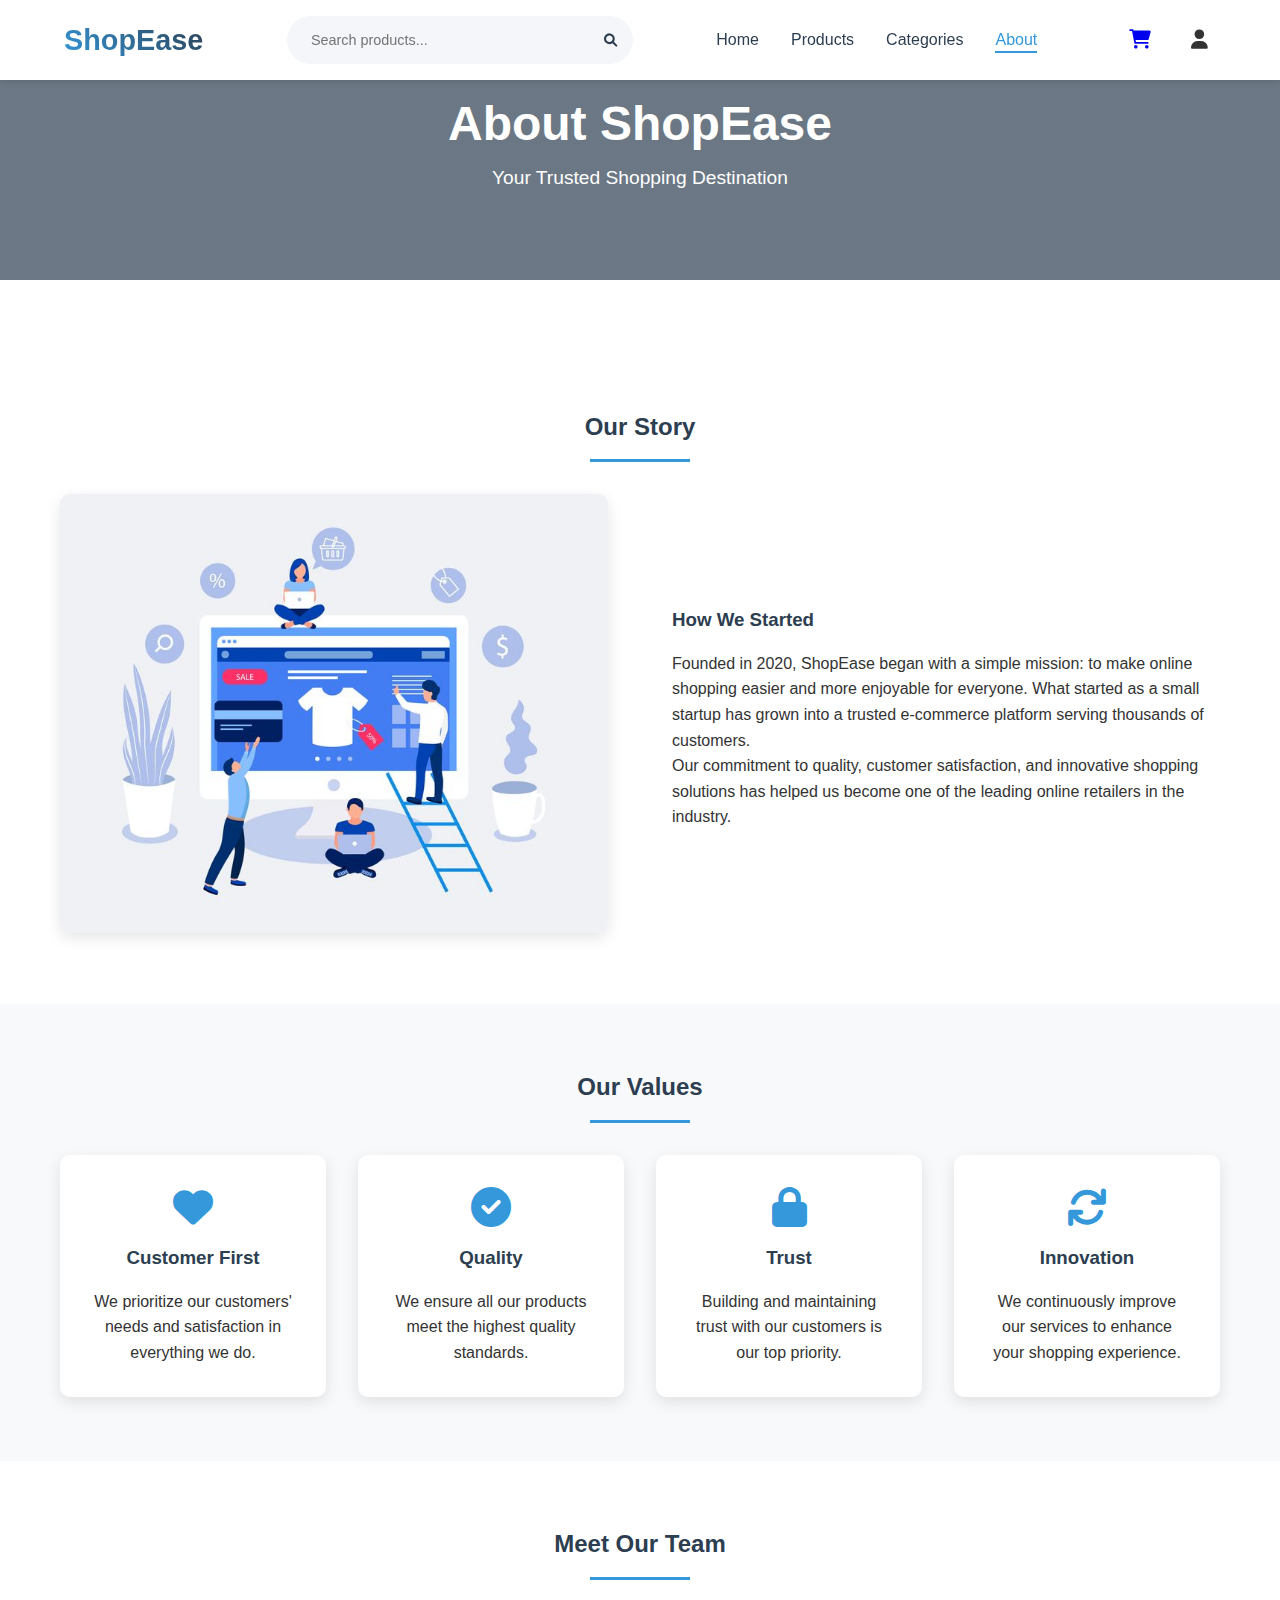
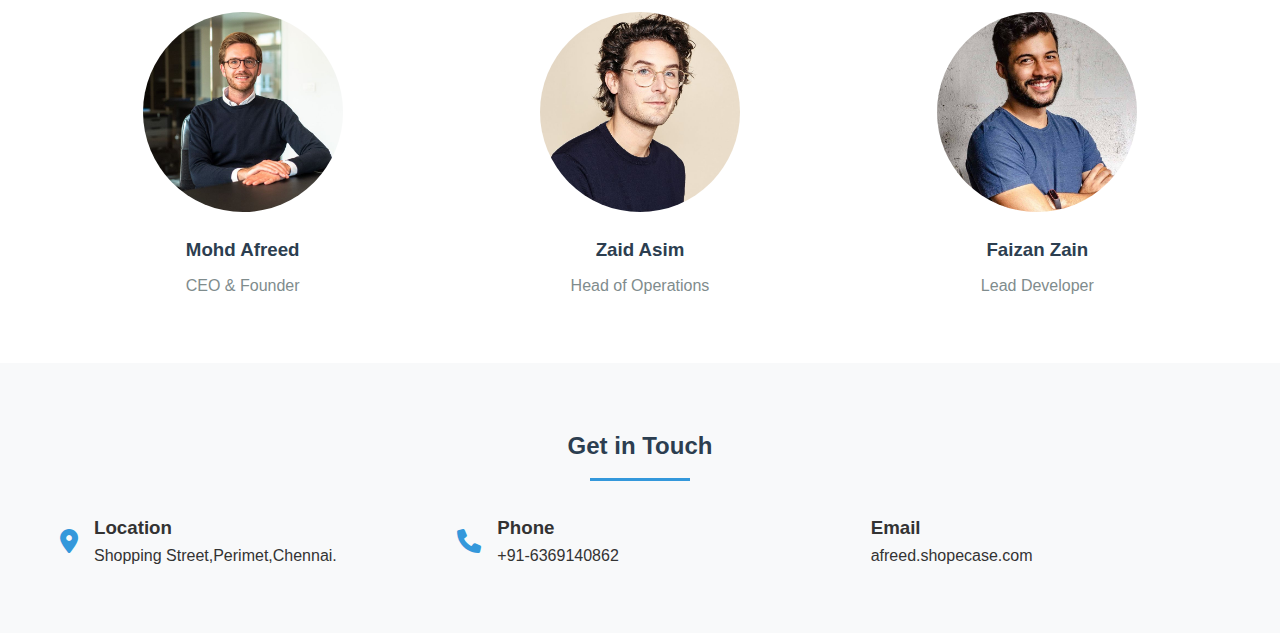
==== about.html @ 84a083cb "first commit" ====
<!DOCTYPE html>
<html lang="en">

<head>
    <meta charset="UTF-8">
    <meta name="viewport" content="width=device-width, initial-scale=1.0">
    <title>About-us</title>
    <link rel="stylesheet" href="styles/style.css">
    <link rel="stylesheet" href="https://cdnjs.cloudflare.com/ajax/libs/font-awesome/6.0.0/css/all.min.css">
    <style>
        /* Base Styles */

        .container {
            max-width: 1200px;
            margin: 0 auto;
            padding: 0 20px;
        }

        /* Header/Navigation Styles */
        .navbar {
            display: flex;
            justify-content: space-between;
            align-items: center;
            padding: 1rem 5%;
            background-color: #fff;
            box-shadow: 0 2px 5px rgba(0, 0, 0, 0.1);
        }

        .logo h1 {
            color: #2c3e50;
            font-size: 1.8rem;
            background: linear-gradient(45deg, #3498db, #2c3e50);
            -webkit-background-clip: text;
            -webkit-text-fill-color: transparent;
            background-clip: text;
            /* Add standard property for better browser support */
        }

        .nav-links {
            display: flex;
            list-style: none;
            gap: 2rem;
        }

        .nav-links a {
            text-decoration: none;
            color: #2c3e50;
            font-weight: 500;
            transition: all 0.3s ease;
        }

        .nav-links a:hover,
        .nav-links a.active {
            color: #3498db;
        }

        .nav-links a:hover::after,
        .nav-links a.active::after {
            width: 100%;
        }

        /* Hero Section */
        .about-hero {
            height: 280px;
            background: linear-gradient(rgba(44, 62, 80, 0.7), rgba(44, 62, 80, 0.7)),
                url('../images/about-hero.jpg') center/cover;
            display: flex;
            align-items: center;
            justify-content: center;
            text-align: center;
            color: white;
            margin-bottom: 4rem;
        }

        .hero-content h1 {
            font-size: 3rem;
            /* margin-bottom: 1rem; */
        }

        .hero-content p {
            font-size: 1.2rem;
        }

        /* Our Story Section */
        .our-story {
            padding: 4rem 0;
        }

        .story-content {
            display: grid;
            grid-template-columns: 1fr 1fr;
            gap: 4rem;
            align-items: center;
        }

        .story-image img {
            width: 100%;
            border-radius: 10px;
            box-shadow: 0 5px 15px rgba(0, 0, 0, 0.1);
        }

        .story-text h3 {
            color: #2c3e50;
            margin-bottom: 1rem;
        }

        /* Our Values Section */
        .our-values {
            padding: 4rem 0;
            background-color: #f8f9fa;
        }

        .values-grid {
            display: grid;
            grid-template-columns: repeat(auto-fit, minmax(250px, 1fr));
            gap: 2rem;
            margin-top: 2rem;
        }

        .value-card {
            background: white;
            padding: 2rem;
            border-radius: 10px;
            text-align: center;
            box-shadow: 0 5px 15px rgba(0, 0, 0, 0.1);
            transition: transform 0.3s ease;
        }

        .value-card:hover {
            transform: translateY(-5px);
        }

        .value-card i {
            font-size: 2.5rem;
            color: #3498db;
            margin-bottom: 1rem;
        }

        .value-card h3 {
            color: #2c3e50;
            margin-bottom: 1rem;
        }

        /* Team Section */
        .our-team {
            padding: 4rem 0;
        }

        .team-grid {
            display: grid;
            grid-template-columns: repeat(auto-fit, minmax(250px, 1fr));
            gap: 2rem;
            margin-top: 2rem;
        }

        .team-member {
            text-align: center;
        }

        .team-member img {
            width: 200px;
            height: 200px;
            border-radius: 50%;
            margin-bottom: 1rem;
            object-fit: cover;
        }

        .team-member h3 {
            color: #2c3e50;
            margin-bottom: 0.5rem;
        }

        .team-member p {
            color: #7f8c8d;
        }

        /* Contact Section */
        .contact-section {
            padding: 4rem 0;
            background-color: #f8f9fa;
        }

        .contact-grid {
            display: grid;
            grid-template-columns: 1fr;
            gap: 2rem;
            margin-top: 2rem;
        }

        .contact-info {
            display: grid;
            grid-template-columns: repeat(auto-fit, minmax(250px, 1fr));
            gap: 2rem;
        }

        .contact-item {
            display: flex;
            align-items: center;
            gap: 1rem;
        }

        .contact-item i {
            font-size: 1.5rem;
            color: #3498db;
        }

        /* Section Headers */
        h2 {
            text-align: center;
            color: #2c3e50;
            margin-bottom: 2rem;
            position: relative;
            padding-bottom: 1rem;
        }

        h2::after {
            content: '';
            position: absolute;
            bottom: 0;
            left: 50%;
            transform: translateX(-50%);
            width: 100px;
            height: 3px;
            background: #3498db;
        }

        /* Footer */
        footer {
            background-color: #2c3e50;
            color: white;
            padding: 3rem 0 0;
        }

        .footer-content {
            max-width: 1200px;
            margin: 0 auto;
            display: grid;
            grid-template-columns: repeat(auto-fit, minmax(250px, 1fr));
            gap: 2rem;
            padding: 0 20px;
        }

        .footer-section h3 {
            margin-bottom: 1rem;
        }

        .footer-section ul {
            list-style: none;
        }

        .footer-section ul li {
            margin-bottom: 0.5rem;
        }

        .footer-section a {
            color: white;
            text-decoration: none;
        }

        .footer-bottom {
            text-align: center;
            padding: 1rem 0;
            margin-top: 2rem;
            border-top: 1px solid rgba(255, 255, 255, 0.1);
        }

        /* Responsive Design */
        @media (max-width: 768px) {
            .story-content {
                grid-template-columns: 1fr;
            }

            .about-hero {
                height: 300px;
            }

            .hero-content h1 {
                font-size: 2rem;
            }

            .nav-links {
                display: none;
            }
        }

        @media (max-width: 480px) {

            .value-card,
            .team-member {
                padding: 1rem;
            }

            .team-member img {
                width: 150px;
                height: 150px;
            }

            .contact-item {
                flex-direction: column;
                text-align: center;
            }
        }
    </style>
</head>

<body>
    <!-- header  -->
    <header>
        <nav class="navbar">
            <div class="logo">
                <h1>ShopEase</h1>
            </div>
            <div class="search-bar">
                <input type="text" placeholder="Search products...">
                <button class="search-btn">
                    <i class="fas fa-search"></i>
                </button>
            </div>
            <ul class="nav-links">
                <li><a href="/index.html">Home</a></li>
                <li><a href="/product.html">Products</a></li>
                <li><a href="/category.html">Categories</a></li>
                <li><a class="active" href="/about.html">About</a></li>
            </ul>
            <div class="nav-icons">
                <div class="cart-icon">
                    <a href="/js/addToCart.html">
                        <i class="fas fa-shopping-cart cart"></i>
                    </a>
                    <!-- Cart Preview -->
                    
                </div>
                <div class="user-icon">
                    <i class="fas fa-user"></i>
                    <!-- User Menu -->
                   
                </div>
            </div>
        </nav>
    </header>

    <!-- Product Quick View Modal -->
    <div class="product-modal" id="productModal">
        <div class="modal-content">
            <button class="close-modal">&times;</button>
            <div class="modal-body">
                <div class="product-gallery">
                    <div class="main-image">
                        <img src="" alt="Product Image" id="modalMainImage">
                    </div>
                    <div class="thumbnail-list">
                        <!-- Thumbnails will be added dynamically -->
                    </div>
                </div>
                <div class="product-details">
                    <h2 class="product-title"></h2>
                    <div class="product-meta">
                        <div class="rating">
                            <div class="stars"></div>
                            <span class="review-count"></span>
                        </div>
                        <div class="product-price">
                            <span class="current-price"></span>
                            <span class="original-price"></span>
                            <span class="discount-badge"></span>
                        </div>
                    </div>
                    <div class="product-description">
                        <!-- Description will be added dynamically -->
                    </div>
                    <div class="product-variants">
                        <div class="size-selector">
                            <h4>Select Size</h4>
                            <div class="size-options">
                                <!-- Size options will be added dynamically -->
                            </div>
                        </div>
                        <div class="color-selector">
                            <h4>Select Color</h4>
                            <div class="color-options">
                                <!-- Color options will be added dynamically -->
                            </div>
                        </div>
                    </div>
                    <div class="product-actions">
                        <div class="quantity-selector">
                            <button class="qty-btn minus">-</button>
                            <input type="number" value="1" min="1" class="qty-input">
                            <button class="qty-btn plus">+</button>
                        </div>
                        <button class="add-to-cart-btn">Add to Cart</button>
                        <button class="wishlist-btn">
                            <i class="far fa-heart"></i>
                            Add to Wishlist
                        </button>
                    </div>
                    <div class="product-info-tabs">
                        <div class="tab-buttons">
                            <button class="tab-btn active" data-tab="description">Description</button>
                            <button class="tab-btn" data-tab="specifications">Specifications</button>
                            <button class="tab-btn" data-tab="reviews">Reviews</button>
                        </div>
                        <div class="tab-content">
                            <!-- Tab content will be added dynamically -->
                        </div>
                    </div>
                </div>
            </div>
        </div>
    </div>

    <!-- Checkout Modal -->
    <div class="checkout-modal" id="checkoutModal">
        <div class="modal-content">
            <button class="close-modal">&times;</button>
            <div class="modal-body">
                <h2>Checkout</h2>
                <div class="checkout-progress">
                    <div class="progress-step active" data-step="shipping">
                        <span class="step-number">1</span>
                        <span class="step-name">Shipping</span>
                    </div>
                    <div class="progress-step" data-step="payment">
                        <span class="step-number">2</span>
                        <span class="step-name">Payment</span>
                    </div>
                    <div class="progress-step" data-step="review">
                        <span class="step-number">3</span>
                        <span class="step-name">Review</span>
                    </div>
                </div>
                <div class="checkout-grid">
                    <!-- Shipping Information -->
                   

                    <!-- Payment Information -->
                    <div class="checkout-section payment-section" id="paymentSection">
                        <h3>Payment Information</h3>
                        <div class="payment-methods">
                            <div class="payment-method-selector">
                                <button class="payment-method-btn active" data-method="card">
                                    <i class="fas fa-credit-card"></i> Credit Card
                                </button>
                                <button class="payment-method-btn" data-method="paypal">
                                    <i class="fab fa-paypal"></i> PayPal
                                </button>
                                <button class="payment-method-btn" data-method="apple">
                                    <i class="fab fa-apple"></i> Apple Pay
                                </button>
                            </div>
                            <form id="paymentForm" class="checkout-form">
                                <div class="payment-form card-form active">
                                    <div class="form-group">
                                        <label for="cardName">Name on Card</label>
                                        <input type="text" id="cardName" required>
                                        <span class="error-message"></span>
                                    </div>
                                    <div class="form-group">
                                        <label for="cardNumber">Card Number</label>
                                        <div class="card-input-wrapper">
                                            <input type="text" id="cardNumber" required pattern="[0-9]{16}">
                                            <div class="card-icons">
                                                <i class="fab fa-cc-visa"></i>
                                                <i class="fab fa-cc-mastercard"></i>
                                                <i class="fab fa-cc-amex"></i>
                                            </div>
                                        </div>
                                        <span class="error-message"></span>
                                    </div>
                                    <div class="form-row">
                                        <div class="form-group">
                                            <label for="expiry">Expiry Date</label>
                                            <input type="text" id="expiry" placeholder="MM/YY" required>
                                            <span class="error-message"></span>
                                        </div>
                                        <div class="form-group">
                                            <label for="cvv">CVV</label>
                                            <input type="text" id="cvv" required pattern="[0-9]{3,4}">
                                            <span class="error-message"></span>
                                        </div>
                                    </div>
                                </div>
                                <div class="payment-form paypal-form">
                                    <div class="paypal-info">
                                        <i class="fab fa-paypal"></i>
                                        <p>You will be redirected to PayPal to complete your payment.</p>
                                    </div>
                                </div>
                                <div class="payment-form apple-form">
                                    <div class="apple-pay-info">
                                        <i class="fab fa-apple"></i>
                                        <p>Complete your purchase with Apple Pay.</p>
                                    </div>
                                </div>
                            </form>
                        </div>
                    </div>

                    <!-- Order Summary -->
                    <div class="checkout-section order-summary">
                        <h3>Order Summary</h3>
                        <div class="summary-items">
                            <!-- Items will be dynamically added here -->
                        </div>
                        <div class="coupon-section">
                            <div class="coupon-input">
                                <input type="text" id="couponCode" placeholder="Enter coupon code">
                                <button class="apply-coupon">Apply</button>
                            </div>
                            <span class="coupon-message"></span>
                        </div>
                        <div class="summary-totals">
                            <div class="summary-row">
                                <span>Subtotal</span>
                                <span class="subtotal-amount">$0.00</span>
                            </div>
                            <div class="summary-row">
                                <span>Shipping</span>
                                <span class="shipping-amount">FREE</span>
                            </div>
                            <div class="summary-row discount hidden">
                                <span>Discount</span>
                                <span class="discount-amount">-$0.00</span>
                            </div>
                            <div class="summary-row">
                                <span>Tax</span>
                                <span class="tax-amount">$0.00</span>
                            </div>
                            <div class="summary-row total">
                                <span>Total</span>
                                <span class="total-amount">$0.00</span>
                            </div>
                        </div>
                        <div class="checkout-actions">
                            <button class="back-btn" style="display: none;">Back</button>
                            <button class="next-btn">Continue to Payment</button>
                            <button class="place-order-btn" style="display: none;">Place Order</button>
                        </div>
                    </div>
                </div>
            </div>
        </div>
    </div>

    <!-- Hero Section -->
    <section class="about-hero">
        <div class="hero-content">
            <h1>About ShopEase</h1>
            <p>Your Trusted Shopping Destination</p>
        </div>
    </section>

    <!-- Our Story Section -->
    <section class="our-story">
        <div class="container">
            <h2>Our Story</h2>
            <div class="story-content">
                <div class="story-image">
                    <img src="images/about-us.jpeg" alt="Our Story">
                </div>
                <div class="story-text">
                    <h3>How We Started</h3>
                    <p>Founded in 2020, ShopEase began with a simple mission: to make online shopping easier and more
                        enjoyable for everyone. What started as a small startup has grown into a trusted e-commerce
                        platform serving thousands of customers.</p>
                    <p>Our commitment to quality, customer satisfaction, and innovative shopping solutions has helped us
                        become one of the leading online retailers in the industry.</p>
                </div>
            </div>
        </div>
    </section>

    <!-- Our Values Section -->
    <section class="our-values">
        <div class="container">
            <h2>Our Values</h2>
            <div class="values-grid">
                <div class="value-card">
                    <i class="fas fa-heart"></i>
                    <h3>Customer First</h3>
                    <p>We prioritize our customers' needs and satisfaction in everything we do.</p>
                </div>
                <div class="value-card">
                    <i class="fas fa-check-circle"></i>
                    <h3>Quality</h3>
                    <p>We ensure all our products meet the highest quality standards.</p>
                </div>
                <div class="value-card">
                    <i class="fas fa-lock"></i>
                    <h3>Trust</h3>
                    <p>Building and maintaining trust with our customers is our top priority.</p>
                </div>
                <div class="value-card">
                    <i class="fas fa-sync"></i>
                    <h3>Innovation</h3>
                    <p>We continuously improve our services to enhance your shopping experience.</p>
                </div>
            </div>
        </div>
    </section>

    <!-- Team Section -->
    <section class="our-team">
        <div class="container">
            <h2>Meet Our Team</h2>
            <div class="team-grid">
                <div class="team-member">
                    <img src="images/CEO-pic.jpeg" alt="Team Member 1">
                    <h3>Mohd Afreed</h3>
                    <p>CEO & Founder</p>
                </div>
                <div class="team-member">
                    <img src="images/admin-1.jpeg" alt="Team Member 2">
                    <h3>Zaid Asim</h3>
                    <p>Head of Operations</p>
                </div>
                <div class="team-member">
                    <img src="images/admin-2.jpeg" alt="Team Member 3">
                    <h3>Faizan Zain</h3>
                    <p>Lead Developer</p>
                </div>
            </div>
        </div>
    </section>

    <!-- Contact Section -->
    <section class="contact-section">
        <div class="container">
            <h2>Get in Touch</h2>
            <div class="contact-grid">
                <div class="contact-info">
                    <div class="contact-item">
                        <i class="fas fa-map-marker-alt"></i>
                        <div>
                            <h3>Location</h3>
                            <p>Shopping Street,Perimet,Chennai.
                        </div>
                    </div>
                    <div class="contact-item">
                        <i class="fas fa-phone"></i>
                        <div>
                            <h3>Phone</h3>
                            <p>+91-6369140862
                        </div>
                    </div>
                    <div class="contact-item">
                        <i class="fasfa-envelope"></i>
                        <div>
                            <h3>Email</h3>
                            <p>afreed.shopecase.com
                        </div>
                    </div>
                </div>
            </div>
        </div>
    </section>



</body>

</html>
---- styles/style.css ----
/* Reset and Base Styles */
* {
    margin: 0;
    padding: 0;
    box-sizing: border-box;
}

body {
    font-family: 'Segoe UI', Tahoma, Geneva, Verdana, sans-serif;
    line-height: 1.6;
    color: #333;
}

/* body {
    font-family: Arial, sans-serif;
    background-color: #f4f4f4;
    padding: 20px;
  }
   */

/* Navigation Styles */
.navbar {
    display: flex;
    justify-content: space-between;
    align-items: center;
    padding: 1rem 5%;
    background-color: #fff;
    box-shadow: 0 2px 5px rgba(0, 0, 0, 0.1);
    position: fixed;
    width: 100%;
    top: 0;
    z-index: 1000;
}

.logo h1 {
    color: #2c3e50;
    font-size: 1.8rem;
    background: linear-gradient(45deg, #3498db, #2c3e50);
    -webkit-background-clip: text;
    -webkit-text-fill-color: transparent;
    background-clip: text;
    /* Add standard property for better browser support */
}

/* Search Bar Styles */
.search-bar {
    display: flex;
    align-items: center;
    background: #f5f6fa;
    border-radius: 25px;
    padding: 0.5rem;
    width: 30%;
    transition: all 0.3s ease;
}

.search-bar:focus-within {
    box-shadow: 0 0 0 2px #3498db;
}

.search-bar input {
    border: none;
    background: none;
    outline: none;
    padding: 0.5rem 1rem;
    width: 100%;
    font-size: 0.9rem;
}

.search-btn {
    background: none;
    border: none;
    color: #2c3e50;
    cursor: pointer;
    padding: 0.5rem;
    transition: color 0.3s ease;
}

.search-btn:hover {
    color: #3498db;
}

/* Navigation Links */
.nav-links {
    display: flex;
    list-style: none;
    gap: 2rem;
}

.nav-links a {
    text-decoration: none;
    color: #2c3e50;
    font-weight: 500;
    transition: all 0.3s ease;
    position: relative;
}

.nav-links a::after {
    content: '';
    position: absolute;
    bottom: -5px;
    left: 0;
    width: 0;
    height: 2px;
    background: #3498db;
    transition: width 0.3s ease;
}

.nav-links a:hover::after {
    width: 100%;

}
.nav-links a:hover::after,
.nav-links a.active::after {
    width: 100%;
}

/* Cart and User Icons */
.nav-icons {
    display: flex;
    gap: 1.5rem;
    font-size: 1.2rem;
}
.active{
font-size: medium;
    
    /* div  */
}

.cart-icon,
.user-icon {
    position: relative;
    cursor: pointer;
    padding: 0.5rem;
}

.cart-count {
    position: absolute;
    top: -8px;
    right: -8px;
    background-color: #e74c3c;
    color: white;
    font-size: 0.7rem;
    padding: 2px 6px;
    border-radius: 50%;
}

/* Cart Preview */
.cart-preview {
    position: absolute;
    top: 100%;
    right: -10px;
    width: 300px;
    background: white;
    border-radius: 10px;
    box-shadow: 0 5px 15px rgba(0, 0, 0, 0.1);
    padding: 1rem;
    display: none;
    z-index: 1000;
}

.cart-icon:hover .cart-preview {
    display: block;
}

.cart-items {
    max-height: 300px;
    overflow-y: auto;
}

.cart-total {
    border-top: 1px solid #eee;
    padding-top: 1rem;
    margin-top: 1rem;
    display: flex;
    justify-content: space-between;
    align-items: center;
    flex-direction: column;
}

.checkout-btn {
    background: #3498db;
    color: white;
    border: none;
    padding: 0.5rem 1rem;
    border-radius: 5px;
    cursor: pointer;
    transition: 0.3s ease;
}

.checkout-btn:hover {
    background: #2980b9;
}

/* User Menu */
.user-menu {
    position: absolute;
    top: 100%;
    right: -10px;
    width: 200px;
    background: white;
    border-radius: 10px;
    box-shadow: 0 5px 15px rgba(0, 0, 0, 0.1);
    padding: 0.5rem;
    display: none;
    z-index: 1000;
}

.user-icon:hover .user-menu {
    display: block;
}

.user-menu a {
    display: flex;
    align-items: center;
    gap: 0.5rem;
    padding: 0.7rem 1rem;
    color: #2c3e50;
    text-decoration: none;
    transition: 0.3s ease;
}

.user-menu a:hover {
    background: #f5f6fa;
    border-radius: 5px;
}

.card-container {
    display: grid;
    grid-template-columns: repeat(4, 1fr);
    gap: 30px;
    max-width: 1255px;
    margin: 0 auto;
}

.card {
    background-color: #fff;
    border-radius: 8px;
    overflow: hidden;
    box-shadow: 0 4px 8px rgba(0, 0, 0, 0.1);
    text-align: center;
    padding: 15px;
    transition: transform 0.3s ease, box-shadow 0.3s ease;
}

.card:hover {
    transform: translateY(-10px);
    box-shadow: 0 8px 16px rgba(0, 0, 0, 0.2);
}

.card-img {
    width: 100%;
    height: 240px;
    border-radius: 8px;
    object-fit: contain;
}

.card-title {
    font-size: 1.5rem;
    color: #333;
    margin: 15px 0 10px;
}

.card-description {
    font-size: 1rem;
    color: #666;
    margin-bottom: 20px;
}
.p2-card{
    margin: 5px;
}

.card-button {
    background-color: #007BFF;
    color: white;
    padding: 10px 20px;
    border: none;
    border-radius: 5px;
    cursor: pointer;
    transition: background-color 0.3s ease;
}

.card-button:hover {
    background-color: #0056b3;
}



/* Responsive Navigation */
@media (max-width: 1024px) {
    .search-bar {
        width: 40%;
    }
}

@media (max-width: 768px) {
    .navbar {
        padding: 1rem;
    }

    .nav-links {
        display: none;
    }

    .search-bar {
        width: 60%;
    }
}

/* Hero Slider Styles */
.hero-slider {
    margin-top: 60px;
    position: relative;
    height: 600px;
    overflow: hidden;
}

.slider-container {
    position: relative;
    height: 100%;
}

.slider-wrapper {
    display: flex;
    height: 100%;
    transition: transform 0.5s ease-in-out;
}

.slide {
    min-width: 100%;
    position: relative;
    overflow: hidden;
}

.slide img {
    width: 100%;
    height: 100%;
    object-fit: cover;
}

.slide-content {
    position: absolute;
    top: 50%;
    left: 10%;
    transform: translateY(-50%);
    color: white;
    text-shadow: 2px 2px 4px rgba(0, 0, 0, 0.5);
    max-width: 600px;
}

.slide-content h2 {
    font-size: 3rem;
    margin-bottom: 1rem;
}

.slide-content p {
    font-size: 1.2rem;
    margin-bottom: 2rem;
}

.shop-now-btn {
    display: inline-block;
    padding: 1rem 2rem;
    background-color: #e74c3c;
    color: white;
    text-decoration: none;
    border-radius: 5px;
    transition: background-color 0.3s ease;
    font-weight: bold;
    text-transform: uppercase;
    letter-spacing: 1px;
}

.shop-now-btn:hover {
    background-color: #c0392b;
}

/* Slider Navigation */
.slider-nav {
    position: absolute;
    top: 50%;
    transform: translateY(-50%);
    background: rgba(255, 255, 255, 0.3);
    border: none;
    width: 50px;
    height: 50px;
    border-radius: 50%;
    cursor: pointer;
    display: flex;
    align-items: center;
    justify-content: center;
    color: white;
    font-size: 1.5rem;
    transition: background-color 0.3s ease;
}

.slider-nav:hover {
    background: rgba(255, 255, 255, 0.5);
}

.prev {
    left: 20px;
}

.next {
    right: 20px;
}

/* Slider Dots */
.slider-dots {
    position: absolute;
    bottom: 20px;
    left: 50%;
    transform: translateX(-50%);
    display: flex;
    gap: 10px;
}

.dot {
    width: 12px;
    height: 12px;
    border-radius: 50%;
    border: 2px solid white;
    background: transparent;
    cursor: pointer;
    transition: background-color 0.3s ease;
}

.dot.active {
    background: white;
}

/* Responsive Slider */
@media (max-width: 768px) {
    .hero-slider {
        height: 400px;
    }

    .slide-content {
        left: 5%;
        right: 5%;
        text-align: center;
    }

    .slide-content h2 {
        font-size: 2rem;
    }

    .slide-content p {
        font-size: 1rem;
    }

    .slider-nav {
        width: 40px;
        height: 40px;
        font-size: 1.2rem;
    }
}

/* Promotion Scroll Section */
.promo-scroll {
    padding: 3rem 0;
    background-color: #f8f9fa;
    overflow: hidden;
}

.promo-scroll h2 {
    text-align: center;
    color: #2c3e50;
    margin-bottom: 2rem;
}

.scroll-container {
    width: 100%;
    overflow: hidden;
    position: relative;
}

.scroll-content {
    display: flex;
    animation: scroll 30s linear infinite;
    gap: 2rem;
    padding: 1rem;
}

.promo-item {
    min-width: 280px;
    background: white;
    border-radius: 10px;
    box-shadow: 0 3px 15px rgba(0, 0, 0, 0.1);
    overflow: hidden;
    position: relative;
}

.promo-item img {
    width: 100%;
    height: 200px;
    object-fit: contain;
}

.promo-info {
    padding: 1rem;
}

.promo-info h3 {
    color: #2c3e50;
    margin-bottom: 0.5rem;
    font-size: 1.1rem;
}

.promo-price {
    color: #e74c3c;
    font-weight: bold;
    font-size: 1.2rem;
}

.discount-tag {
    position: absolute;
    top: 10px;
    right: 10px;
    background-color: #e74c3c;
    color: white;
    padding: 0.5rem 1rem;
    border-radius: 20px;
    font-weight: bold;
}

@keyframes scroll {
    0% {
        transform: translateX(0);
    }

    100% {
        transform: translateX(calc(-280px * 3 - 2rem * 3));
    }
}

.scroll-content:hover {
    animation-play-state: paused;
}

/* Products Section */
.products {
    padding: 5rem 5%;
}

.products h2 {
    text-align: center;
    margin-bottom: 3rem;
    color: #2c3e50;
}

.product-grid {
    display: grid;
    grid-template-columns: repeat(auto-fit, minmax(250px, 1fr));
    gap: 2rem;
}

/* Categories Section */
.categories {
    padding: 5rem 5%;
    background-color: #f9f9f9;
}

.section-header {
    text-align: center;
    margin-bottom: 3rem;
}

.section-header h2 {
    color: #2c3e50;
    font-size: 2.5rem;
    margin-bottom: 1rem;
}

.section-header p {
    color: #7f8c8d;
    font-size: 1.1rem;
}

.category-grid {
    display: grid;
    grid-template-columns: repeat(auto-fit, minmax(300px, 1fr));
    gap: 2rem;
    max-width: 1400px;
    margin: 0 auto;
}

.category-card {
    background: white;
    border-radius: 15px;
    overflow: hidden;
    box-shadow: 0 3px 15px rgba(0, 0, 0, 0.1);
    transition: transform 0.3s ease, box-shadow 0.3s ease;
}

.category-card:hover {
    transform: translateY(-5px);
    box-shadow: 0 5px 25px rgba(0, 0, 0, 0.15);
}

.category-image {
    position: relative;
    height: 250px;
    overflow: hidden;
}

.category-image img {
    width: 100%;
    height: 100%;
    object-fit: cover;
    transition: transform 0.5s ease;
}

.category-card:hover .category-image img {
    transform: scale(1.1);
}

.category-overlay {
    position: absolute;
    top: 0;
    left: 0;
    right: 0;
    bottom: 0;
    background: linear-gradient(to bottom, rgba(0, 0, 0, 0.2), rgba(0, 0, 0, 0.7));
    display: flex;
    flex-direction: column;
    justify-content: flex-end;
    padding: 1.5rem;
    opacity: 0;
    transition: opacity 0.3s ease;
}

.category-card:hover .category-overlay {
    opacity: 1;
}

.item-count {
    color: white;
    font-size: 0.9rem;
    margin-bottom: 0.5rem;
}

.explore-btn {
    background: white;
    color: #2c3e50;
    text-decoration: none;
    padding: 0.8rem 1.5rem;
    border-radius: 25px;
    font-weight: 600;
    transform: translateY(20px);
    opacity: 0;
    transition: all 0.3s ease;
    text-align: center;
}

.category-card:hover .explore-btn {
    transform: translateY(0);
    opacity: 1;
}

.explore-btn:hover {
    background: #3498db;
    color: white;
}

.category-content {
    padding: 1.5rem;
}

.category-content h3 {
    color: #2c3e50;
    font-size: 1.3rem;
    margin-bottom: 1rem;
    position: relative;
    padding-bottom: 0.5rem;
}

.category-content h3::after {
    content: '';
    position: absolute;
    bottom: 0;
    left: 0;
    width: 50px;
    height: 2px;
    background: #3498db;
}

.subcategories {
    list-style: none;
    margin: 0;
    padding: 0;
}

.subcategories li {
    margin-bottom: 0.5rem;
}

.subcategories a {
    color: #7f8c8d;
    text-decoration: none;
    transition: color 0.3s ease;
    display: flex;
    align-items: center;
}

.subcategories a::before {
    content: '→';
    margin-right: 0.5rem;
    opacity: 0;
    transform: translateX(-10px);
    transition: all 0.3s ease;
}

.subcategories a:hover {
    color: #3498db;
}

.subcategories a:hover::before {
    opacity: 1;
    transform: translateX(0);
}

/* Responsive Categories */
@media (max-width: 768px) {
    .section-header h2 {
        font-size: 2rem;
    }

    .category-grid {
        grid-template-columns: repeat(auto-fit, minmax(250px, 1fr));
    }

    .category-image {
        height: 200px;
    }
}

@media (max-width: 480px) {
    .category-grid {
        grid-template-columns: 1fr;
    }
}

/* Footer Styles */
footer {
    background-color: #2c3e50;
    color: white;
    padding: 3rem 5% 1rem;
    margin-top: 5%;
}

.footer-content {
    display: grid;
    grid-template-columns: repeat(auto-fit, minmax(250px, 1fr));
    gap: 2rem;
    margin-bottom: 2rem;
}

.footer-section h3 {
    margin-bottom: 1rem;
}

.footer-section ul {
    list-style: none;
}

.footer-section ul li {
    margin-bottom: 0.5rem;
}

.footer-section a {
    color: white;
    text-decoration: none;
}

.footer-bottom {
    text-align: center;
    padding-top: 2rem;
    border-top: 1px solid rgba(255, 255, 255, 0.1);
}

/* Responsive Design */
@media (max-width: 768px) {
    .navbar {
        padding: 1rem;
    }

    .nav-links {
        display: none;
    }

    .hero-content h1 {
        font-size: 2.5rem;
    }

    .footer-content {
        grid-template-columns: 1fr;
    }
}

/* Product Card Styles */
.product-card {
    background: white;
    border-radius: 10px;
    box-shadow: 0 3px 10px rgba(0, 0, 0, 0.1);
    overflow: hidden;
    transition: transform 0.3s ease, box-shadow 0.3s ease;
    position: relative;
    cursor: pointer;
}

.product-card:hover {
    transform: translateY(-5px);
    box-shadow: 0 5px 20px rgba(0, 0, 0, 0.15);
}

.product-image {
    position: relative;
    overflow: hidden;
}

.product-image img {
    width: 100%;
    height: 250px;
    object-fit: cover;
    transition: transform 0.3s ease;
}

.product-overlay {
    position: absolute;
    inset: 0;
    background: rgba(0, 0, 0, 0.3);
    display: flex;
    align-items: center;
    justify-content: center;
    opacity: 0;
    transition: opacity 0.3s ease;
}

.product-card:hover .product-overlay {
    opacity: 1;
}

.view-details {
    background: white;
    color: #2c3e50;
    padding: 0.8rem 1.5rem;
    border-radius: 25px;
    font-weight: 600;
    transform: translateY(20px);
    opacity: 0;
    transition: all 0.3s ease;
}

.product-card:hover .view-details {
    transform: translateY(0);
    opacity: 1;
}

/* Improved Cart Styles */
.cart-preview {
    width: 400px;
    max-height: 80vh;
    display: none;
    flex-direction: column;
}

.cart-header {
    padding: 1rem;
    border-bottom: 1px solid #eee;
    display: flex;
    justify-content: space-between;
    align-items: center;
}

.cart-items {
    flex: 1;
    overflow-y: auto;
    padding: 1rem;
}

.empty-cart {
    text-align: center;
    color: #7f8c8d;
    padding: 2rem;
    font-style: italic;
}

.cart-item {
    display: grid;
    grid-template-columns: auto 1fr;
    gap: 1rem;
    padding: 1rem;
    border-bottom: 1px solid #eee;
}

.cart-item img {
    width: 60px;
    height: 60px;
    object-fit: cover;
    border-radius: 4px;
}

.item-details h4 {
    font-size: 0.9rem;
    margin-bottom: 0.3rem;
}

.item-price {
    color: #7f8c8d;
    font-size: 0.8rem;
}

.item-total {
    color: #e74c3c;
    font-weight: bold;
    font-size: 0.9rem;
}

.item-actions {
    display: flex;
    gap: 0.5rem;
    align-items: center;
    margin-top: 0.5rem;
}

.item-actions button {
    padding: 0.25rem 0.5rem;
    border: 1px solid #ddd;
    background: white;
    border-radius: 4px;
    cursor: pointer;
}

.remove-btn {
    color: #e74c3c;
}

.qty-btn {
    width: 24px;
    height: 24px;
    border: 1px solid #ddd;
    background: white;
    border-radius: 4px;
    cursor: pointer;
    display: flex;
    align-items: center;
    justify-content: center;
    transition: all 0.2s ease;
}

.qty-btn:hover {
    background: #f5f6fa;
    border-color: #3498db;
    color: #3498db;
}

.remove-item {
    color: #e74c3c;
    border: none;
    background: none;
    cursor: pointer;
    font-size: 1.2rem;
    padding: 0.2rem;
    transition: transform 0.2s ease;
}

.remove-item:hover {
    transform: scale(1.2);
}

.cart-total {
    padding: 1rem;
    border-top: 1px solid #eee;
    background: #f8f9fa;
    border-radius: 0 0 10px 10px;
}

.subtotal,
.shipping,
.total {
    display: flex;
    justify-content: space-between;
    margin-bottom: 0.5rem;
}

.total {
    font-weight: bold;
    font-size: 1.1rem;
    color: #2c3e50;
    border-top: 1px solid #ddd;
    padding-top: 0.5rem;
    margin-top: 0.5rem;
}

.checkout-btn {
    width: 100%;
    padding: 1rem;
    background: #3498db;
    color: white;
    border: none;
    border-radius: 5px;
    font-weight: bold;
    text-transform: uppercase;
    letter-spacing: 1px;
    margin-top: 1rem;
    cursor: pointer;
    transition: 0.3s ease;
}

.checkout-btn:hover {
    background: #2980b9;
}

/* Notification Styles */
.notification {
    position: fixed;
    top: 20px;
    right: 20px;
    padding: 1rem 2rem;
    background: #2ecc71;
    color: white;
    border-radius: 5px;
    box-shadow: 0 3px 10px rgba(0,0,0,0.1);
    z-index: 1000;
    animation: slideIn 0.3s ease forwards;
}

.notification.error {
    background: #e74c3c;
}

@keyframes slideIn {
    from { transform: translateX(100%); opacity: 0; }
    to { transform: translateX(0); opacity: 1; }
}

/* Product Modal Styles */
.product-modal {
    display: none;
    position: fixed;
    top: 0;
    left: 0;
    width: 100%;
    height: 100%;
    background: rgba(0, 0, 0, 0.5);
    z-index: 2000;
    overflow-y: auto;
}

.product-modal.active {
    display: flex;
    align-items: center;
    justify-content: center;
}

.modal-content {
    background: white;
    width: 90%;
    max-width: 1200px;
    border-radius: 10px;
    position: relative;
    margin: 2rem auto;
}

.close-modal {
    position: absolute;
    right: 20px;
    top: 20px;
    font-size: 2rem;
    background: none;
    border: none;
    cursor: pointer;
    color: #2c3e50;
    z-index: 1;
}

.modal-body {
    display: grid;
    grid-template-columns: 1fr 1fr;
    gap: 2rem;
    padding: 2rem;
}

/* Product Gallery */
.product-gallery {
    position: relative;
}

.main-image {
    width: 100%;
    height: 400px;
    border-radius: 10px;
    overflow: hidden;
    margin-bottom: 1rem;
}

.main-image img {
    width: 100%;
    height: 100%;
    object-fit: cover;
}

.thumbnail-list {
    display: flex;
    gap: 1rem;
    margin-top: 1rem;
}

.thumbnail {
    width: 80px;
    height: 80px;
    border-radius: 5px;
    cursor: pointer;
    border: 2px solid transparent;
    transition: border-color 0.3s ease;
}

.thumbnail.active {
    border-color: #3498db;
}

/* Product Details */
.product-details {
    padding-right: 2rem;
}

.product-title {
    font-size: 1.8rem;
    color: #2c3e50;
    margin-bottom: 1rem;
}

.product-meta {
    display: flex;
    justify-content: space-between;
    align-items: center;
    margin-bottom: 1.5rem;
}

.product-price {
    display: flex;
    align-items: center;
    gap: 1rem;
}

.current-price {
    font-size: 1.5rem;
    font-weight: bold;
    color: #e74c3c;
}

.original-price {
    text-decoration: line-through;
    color: #7f8c8d;
}

.discount-badge {
    background: #e74c3c;
    color: white;
    padding: 0.2rem 0.5rem;
    border-radius: 3px;
    font-size: 0.9rem;
}

/* Product Variants */
.product-variants {
    margin: 2rem 0;
}

.size-selector,
.color-selector {
    margin-bottom: 1.5rem;
}

.size-options,
.color-options {
    display: flex;
    gap: 0.5rem;
    margin-top: 0.5rem;
}

.size-option {
    width: 40px;
    height: 40px;
    display: flex;
    align-items: center;
    justify-content: center;
    border: 1px solid #ddd;
    border-radius: 5px;
    cursor: pointer;
    transition: all 0.3s ease;
}

.size-option:hover,
.size-option.active {
    background: #3498db;
    color: white;
    border-color: #3498db;
}

.color-option {
    width: 30px;
    height: 30px;
    border-radius: 50%;
    cursor: pointer;
    position: relative;
}

.color-option.active::after {
    content: '';
    position: absolute;
    inset: -3px;
    border: 2px solid #3498db;
    border-radius: 50%;
}

/* Product Actions */
.product-actions {
    display: flex;
    gap: 1rem;
    margin: 2rem 0;
}

.quantity-selector {
    display: flex;
    align-items: center;
    border: 1px solid #ddd;
    border-radius: 5px;
}

.qty-btn {
    width: 40px;
    height: 40px;
    background: none;
    border: none;
    cursor: pointer;
    font-size: 1.2rem;
}

.qty-input {
    width: 50px;
    text-align: center;
    border: none;
    border-left: 1px solid #ddd;
    border-right: 1px solid #ddd;
}

.add-to-cart-btn {
    flex: 1;
    background: #3498db;
    color: white;
    border: none;
    padding: 0.8rem;
    border-radius: 5px;
    cursor: pointer;
    transition: 0.3s ease;
}

.add-to-cart-btn:hover {
    background: #2980b9;
}

/* Product Info Tabs */
.product-info-tabs {
    margin-top: 2rem;
}

.tab-buttons {
    display: flex;
    gap: 1rem;
    border-bottom: 1px solid #ddd;
}

.tab-btn {
    padding: 1rem 2rem;
    background: none;
    border: none;
    border-bottom: 2px solid transparent;
    cursor: pointer;
    color: #7f8c8d;
    transition: all 0.3s ease;
}

.tab-btn.active {
    color: #3498db;
    border-bottom-color: #3498db;
}

.tab-content {
    padding: 2rem 0;
}

/* Hero Slider Styles */
.slide {
    min-width: 100%;
    position: relative;
    overflow: hidden;
}

.slide-buttons {
    display: flex;
    gap: 1rem;
    align-items: center;
}

.slide .quick-view-btn {
    background: rgba(255, 255, 255, 0.9);
    color: #2c3e50;
    border: none;
    padding: 1rem 2rem;
    border-radius: 5px;
    cursor: pointer;
    font-weight: bold;
    display: flex;
    align-items: center;
    gap: 0.5rem;
    transition: all 0.3s ease;
}

.slide .quick-view-btn:hover {
    background: white;
    transform: translateY(-2px);
}

.slide .quick-view-btn i {
    font-size: 1.1rem;
}

/* Promotion Items Styles */
.promo-item {
    position: relative;
    overflow: hidden;
}

.promo-image {
    position: relative;
    overflow: hidden;
    object-fit: contain;
}

.promo-image img {
    transition: transform 0.3s ease;
}

.promo-item:hover .promo-image img {
    transform: scale(1.1);
}

.promo-item .quick-view-btn {
    position: absolute;
    bottom: -50px;
    left: 50%;
    transform: translateX(-50%);
    background: rgba(255, 255, 255, 0.9);
    color: #2c3e50;
    border: none;
    padding: 0.8rem 1.5rem;
    border-radius: 5px;
    cursor: pointer;
    font-weight: 600;
    display: flex;
    align-items: center;
    gap: 0.5rem;
    transition: all 0.3s ease;
    z-index: 10;
}

.promo-item:hover .quick-view-btn {
    bottom: 20px;
}

.promo-item .quick-view-btn:hover {
    background: white;
    transform: translateX(-50%) scale(1.05);
}

.promo-item .quick-view-btn i {
    font-size: 1rem;
}

/* Responsive Styles */
@media (max-width: 768px) {
    .slide-buttons {
        flex-direction: column;
        gap: 0.5rem;
    }

    .slide .quick-view-btn {
        padding: 0.8rem 1.5rem;
    }

    .promo-item .quick-view-btn {
        padding: 0.6rem 1.2rem;
        font-size: 0.9rem;
    }
}

/* Checkout Modal Styles */
.checkout-modal {
    display: none;
    position: fixed;
    top: 0;
    left: 0;
    width: 100%;
    height: 100%;
    background: rgba(0, 0, 0, 0.5);
    z-index: 2000;
    overflow-y: auto;
}

.checkout-modal.active {
    display: block;
}

.checkout-modal .modal-content {
    background: white;
    width: 90%;
    max-width: 1200px;
    margin: 2rem auto;
    border-radius: 10px;
    position: relative;
}

.checkout-modal .modal-body {
    padding: 2rem;
}

.checkout-modal h2 {
    color: #2c3e50;
    margin-bottom: 2rem;
    text-align: center;
}

.checkout-grid {
    display: grid;
    grid-template-columns: repeat(2, 1fr) 300px;
    gap: 2rem;
}

.checkout-section {
    padding: 1.5rem;
    background: #f8f9fa;
    border-radius: 10px;
}

.checkout-section h3 {
    color: #2c3e50;
    margin-bottom: 1.5rem;
    padding-bottom: 0.5rem;
    border-bottom: 2px solid #3498db;
}

.checkout-form .form-group {
    margin-bottom: 1rem;
}

.checkout-form label {
    display: block;
    margin-bottom: 0.5rem;
    color: #2c3e50;
    font-weight: 500;
}

.checkout-form input,
.checkout-form select {
    width: 100%;
    padding: 0.8rem;
    border: 1px solid #ddd;
    border-radius: 5px;
    font-size: 1rem;
    transition: border-color 0.3s ease;
}

.checkout-form input:focus,
.checkout-form select:focus {
    outline: none;
    border-color: #3498db;
}

.form-row {
    display: grid;
    grid-template-columns: 1fr 1fr;
    gap: 1rem;
}

.order-summary {
    background: #fff;
    border: 1px solid #eee;
}

.summary-items {
    margin-bottom: 1.5rem;
    max-height: 300px;
    overflow-y: auto;
}

.summary-item {
    display: grid;
    grid-template-columns: auto 1fr auto;
    gap: 1rem;
    padding: 1rem 0;
    border-bottom: 1px solid #eee;
}

.summary-item img {
    width: 60px;
    height: 60px;
    object-fit: cover;
    border-radius: 5px;
}

.summary-item-details h4 {
    font-size: 0.9rem;
    margin-bottom: 0.3rem;
}

.summary-item-price {
    color: #2c3e50;
    font-weight: 500;
}

.summary-totals {
    border-top: 1px solid #eee;
    padding-top: 1rem;
}

.summary-row {
    display: flex;
    justify-content: space-between;
    margin-bottom: 0.8rem;
    color: #2c3e50;
}

.summary-row.total {
    font-size: 1.2rem;
    font-weight: bold;
    border-top: 2px solid #eee;
    padding-top: 1rem;
    margin-top: 1rem;
}

.place-order-btn {
    width: 100%;
    padding: 1rem;
    background: #2ecc71;
    color: white;
    border: none;
    border-radius: 5px;
    font-size: 1.1rem;
    font-weight: bold;
    cursor: pointer;
    transition: background 0.3s ease;
    margin-top: 1.5rem;
}

.place-order-btn:hover {
    background: #27ae60;
}

/* Responsive Checkout */
@media (max-width: 1024px) {
    .checkout-grid {
        grid-template-columns: 1fr 1fr;
    }

    .order-summary {
        grid-column: span 2;
    }
}

@media (max-width: 768px) {
    .checkout-grid {
        grid-template-columns: 1fr;
    }

    .order-summary {
        grid-column: span 1;
    }

    .checkout-modal .modal-content {
        margin: 1rem;
        width: calc(100% - 2rem);
    }
}

/* Checkout Progress */
.checkout-progress {
    display: flex;
    justify-content: space-between;
    margin-bottom: 2rem;
    padding: 0 2rem;
}

.progress-step {
    display: flex;
    flex-direction: column;
    align-items: center;
    position: relative;
    flex: 1;
}

.progress-step::before {
    content: '';
    position: absolute;
    top: 15px;
    left: -50%;
    width: 100%;
    height: 2px;
    background: #ddd;
    z-index: 0;
}

.progress-step:first-child::before {
    display: none;
}

.progress-step.active::before {
    background: #3498db;
}

.step-number {
    width: 30px;
    height: 30px;
    border-radius: 50%;
    background: #fff;
    border: 2px solid #ddd;
    display: flex;
    align-items: center;
    justify-content: center;
    font-weight: bold;
    margin-bottom: 0.5rem;
    position: relative;
    z-index: 1;
    transition: all 0.3s ease;
}

.progress-step.active .step-number {
    background: #3498db;
    border-color: #3498db;
    color: white;
}

.step-name {
    font-size: 0.9rem;
    color: #7f8c8d;
    transition: color 0.3s ease;
}

.progress-step.active .step-name {
    color: #3498db;
    font-weight: 500;
}

/* Enhanced Form Styles */
.checkout-form .form-group {
    position: relative;
    margin-bottom: 1.5rem;
}

.error-message {
    position: absolute;
    bottom: -20px;
    left: 0;
    color: #e74c3c;
    font-size: 0.8rem;
    display: none;
}

.form-group.error input {
    border-color: #e74c3c;
}

.form-group.error .error-message {
    display: block;
}

/* Shipping Methods */
.shipping-methods {
    margin-top: 2rem;
}

.shipping-methods h4 {
    margin-bottom: 1rem;
    color: #2c3e50;
}

.shipping-options {
    display: flex;
    flex-direction: column;
    gap: 1rem;
}

.shipping-option {
    display: flex;
    align-items: center;
    padding: 1rem;
    border: 1px solid #ddd;
    border-radius: 8px;
    cursor: pointer;
    transition: all 0.3s ease;
}

.shipping-option:hover {
    border-color: #3498db;
    background: #f8f9fa;
}

.shipping-option input[type="radio"] {
    margin-right: 1rem;
}

.option-info {
    flex: 1;
    display: flex;
    justify-content: space-between;
    align-items: center;
}

.option-name {
    font-weight: 500;
    color: #2c3e50;
}

.option-detail {
    color: #7f8c8d;
    font-size: 0.9rem;
}

.option-price {
    font-weight: 500;
    color: #2c3e50;
}

/* Payment Methods */
.payment-method-selector {
    display: flex;
    gap: 1rem;
    margin-bottom: 2rem;
}

.payment-method-btn {
    flex: 1;
    padding: 1rem;
    border: 1px solid #ddd;
    border-radius: 8px;
    background: white;
    cursor: pointer;
    transition: all 0.3s ease;
    display: flex;
    align-items: center;
    justify-content: center;
    gap: 0.5rem;
}

.payment-method-btn i {
    font-size: 1.2rem;
}

.payment-method-btn.active {
    border-color: #3498db;
    background: #f8f9fa;
    color: #3498db;
}

.payment-form {
    display: none;
}

.payment-form.active {
    display: block;
}

.card-input-wrapper {
    position: relative;
}

.card-icons {
    position: absolute;
    right: 10px;
    top: 50%;
    transform: translateY(-50%);
    display: flex;
    gap: 0.5rem;
}

.card-icons i {
    font-size: 1.5rem;
    color: #7f8c8d;
}

.paypal-info,
.apple-pay-info {
    text-align: center;
    padding: 2rem;
    background: #f8f9fa;
    border-radius: 8px;
}

.paypal-info i,
.apple-pay-info i {
    font-size: 3rem;
    margin-bottom: 1rem;
}

.paypal-info i {
    color: #003087;
}

.apple-pay-info i {
    color: #000;
}

/* Coupon Section */
.coupon-section {
    margin: 1rem 0;
    padding: 1rem 0;
    border-top: 1px solid #eee;
    border-bottom: 1px solid #eee;
}

.coupon-input {
    display: flex;
    gap: 0.5rem;
}

.coupon-input input {
    flex: 1;
    padding: 0.8rem;
    border: 1px solid #ddd;
    border-radius: 5px;
    font-size: 0.9rem;
}

.apply-coupon {
    padding: 0.8rem 1.5rem;
    background: #3498db;
    color: white;
    border: none;
    border-radius: 5px;
    cursor: pointer;
    transition: background 0.3s ease;
}

.apply-coupon:hover {
    background: #2980b9;
}

.coupon-message {
    display: block;
    margin-top: 0.5rem;
    font-size: 0.9rem;
}

.coupon-message.success {
    color: #2ecc71;
}

.coupon-message.error {
    color: #e74c3c;
}

/* Summary Rows */
.summary-row.discount {
    color: #2ecc71;
}

.summary-row.discount.hidden {
    display: none;
}

/* Checkout Actions */
.checkout-actions {
    display: flex;
    gap: 1rem;
    margin-top: 1.5rem;
}

.back-btn,
.next-btn {
    padding: 1rem;
    border: none;
    border-radius: 5px;
    font-weight: bold;
    cursor: pointer;
    transition: all 0.3s ease;
    flex: 1;
}

.back-btn {
    background: #f8f9fa;
    color: #2c3e50;
    border: 1px solid #ddd;
}

.back-btn:hover {
    background: #e9ecef;
}

.next-btn {
    background: #3498db;
    color: white;
}

.next-btn:hover {
    background: #2980b9;
}


/* Responsive Checkout */
@media (max-width: 768px) {
    .checkout-progress {
        padding: 0 1rem;
    }

    .step-name {
        font-size: 0.8rem;
    }

    .payment-method-selector {
        flex-direction: column;
    }

    .shipping-option {
        flex-direction: column;
        text-align: center;
    }

    .option-info {
        flex-direction: column;
        gap: 0.5rem;
    }

    .checkout-actions {
        flex-direction: column;
    }
}
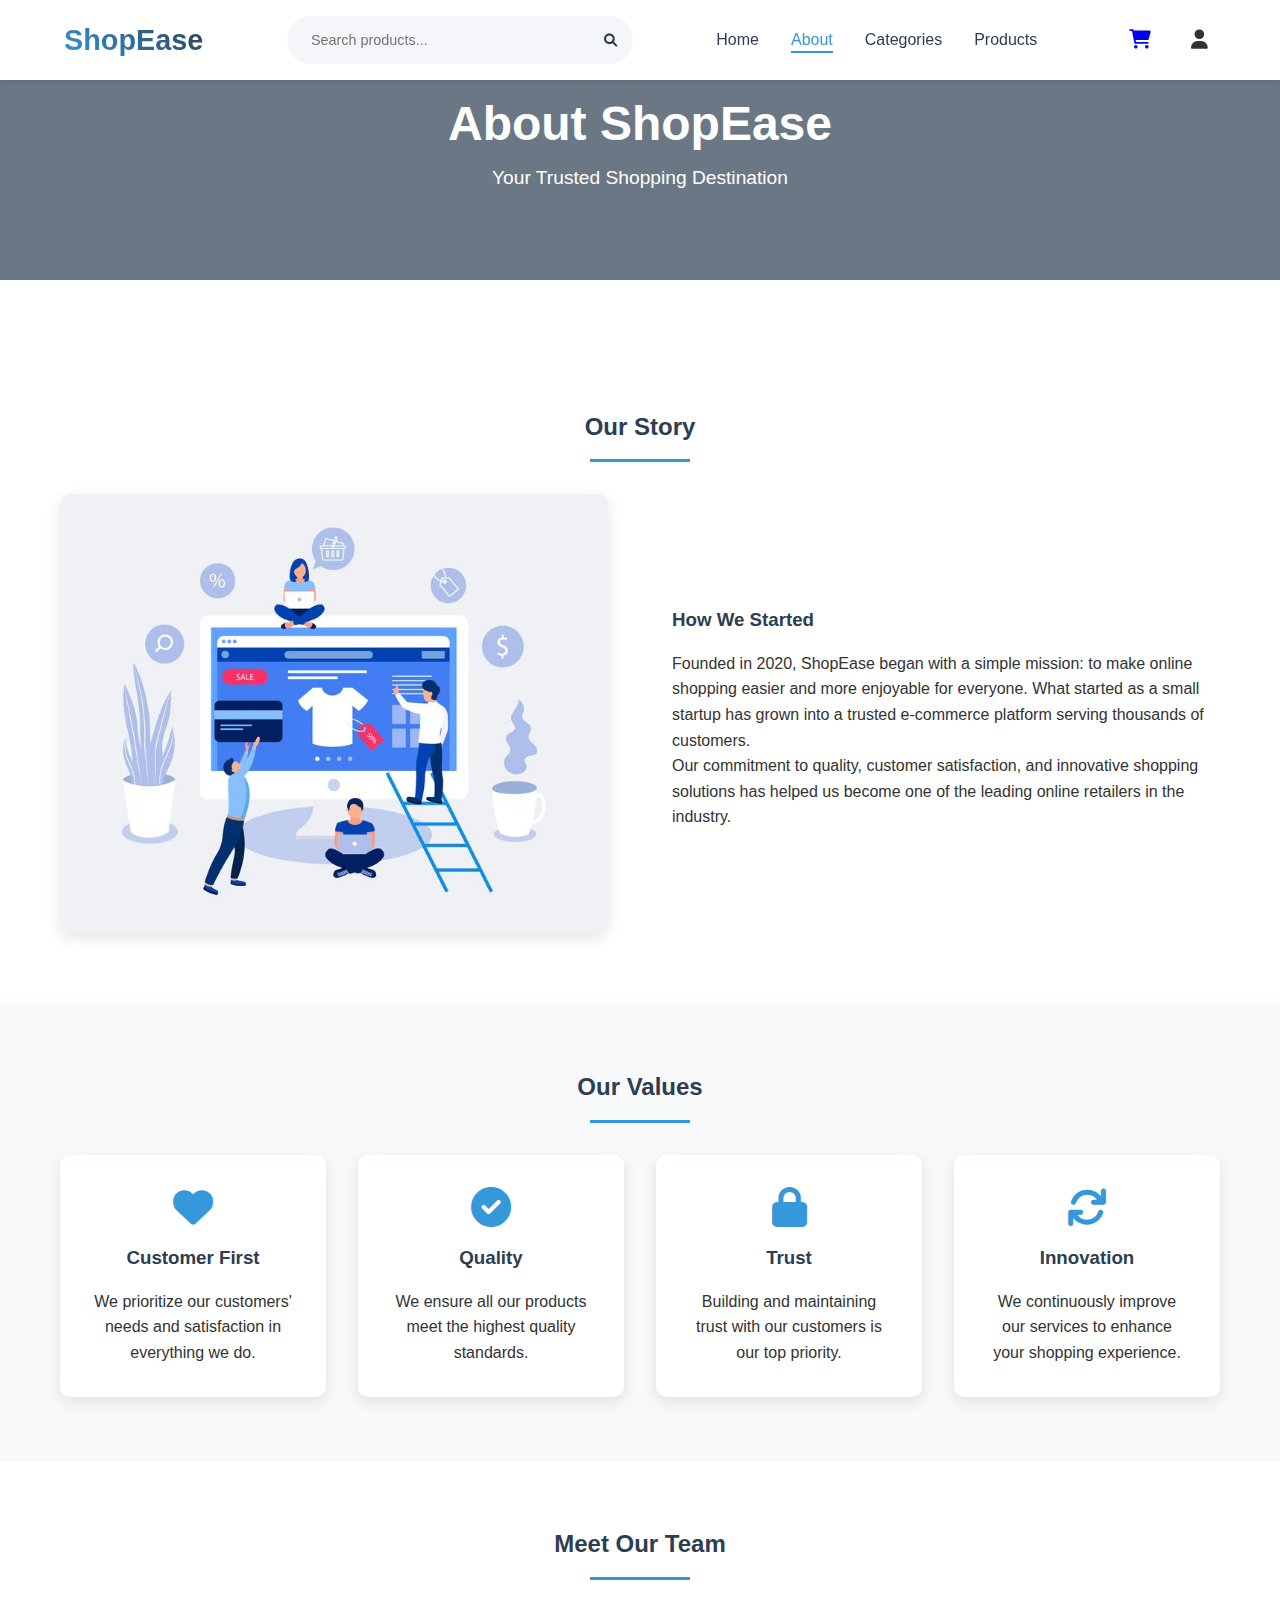
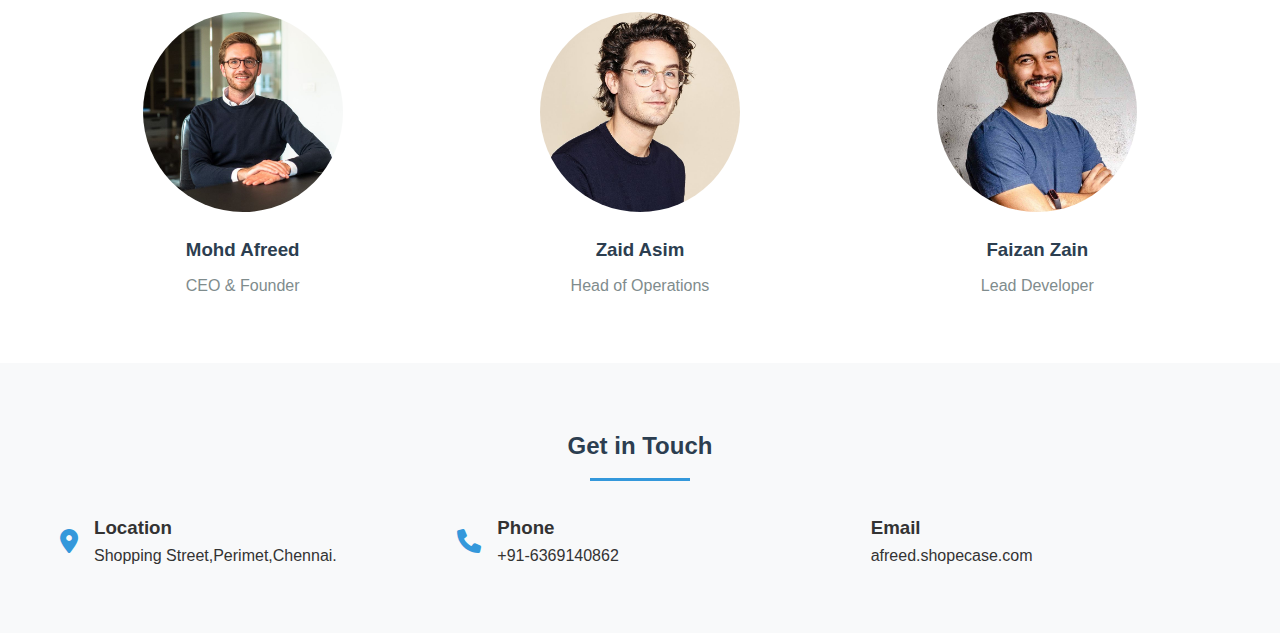
==== commit 68434de6: "added categories section" ====
--- a/about.html
+++ b/about.html
@@ -318,9 +318,9 @@
             </div>
             <ul class="nav-links">
                 <li><a href="/index.html">Home</a></li>
+                <li><a class="active" href="/about.html">About</a></li>
+                <li><a href="/category.html">Categories</a></li>
                 <li><a href="/product.html">Products</a></li>
-                <li><a href="/category.html">Categories</a></li>
-                <li><a class="active" href="/about.html">About</a></li>
             </ul>
             <div class="nav-icons">
                 <div class="cart-icon">
--- a/styles/style.css
+++ b/styles/style.css
@@ -568,7 +568,7 @@
 
 .section-header h2 {
     color: #2c3e50;
-    font-size: 2.5rem;
+    font-size: 2.7rem;
     margin-bottom: 1rem;
 }
 
